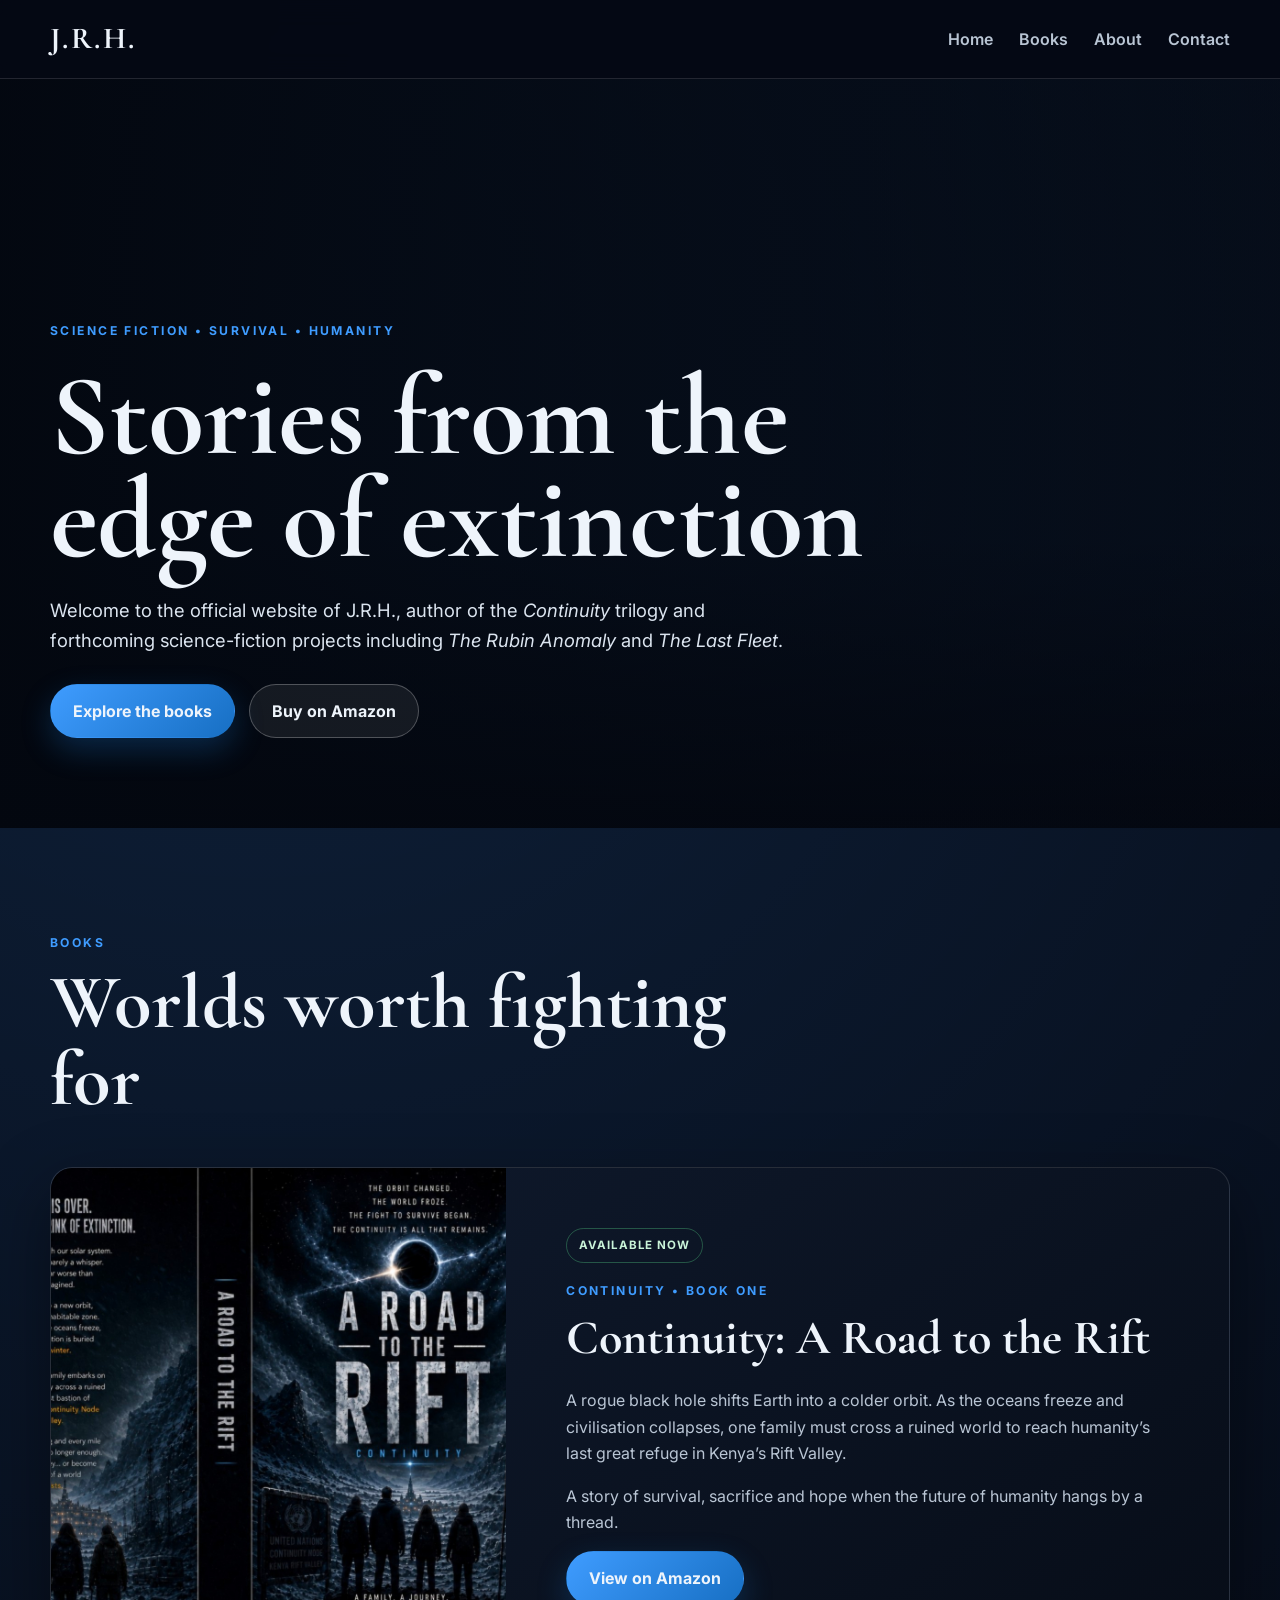
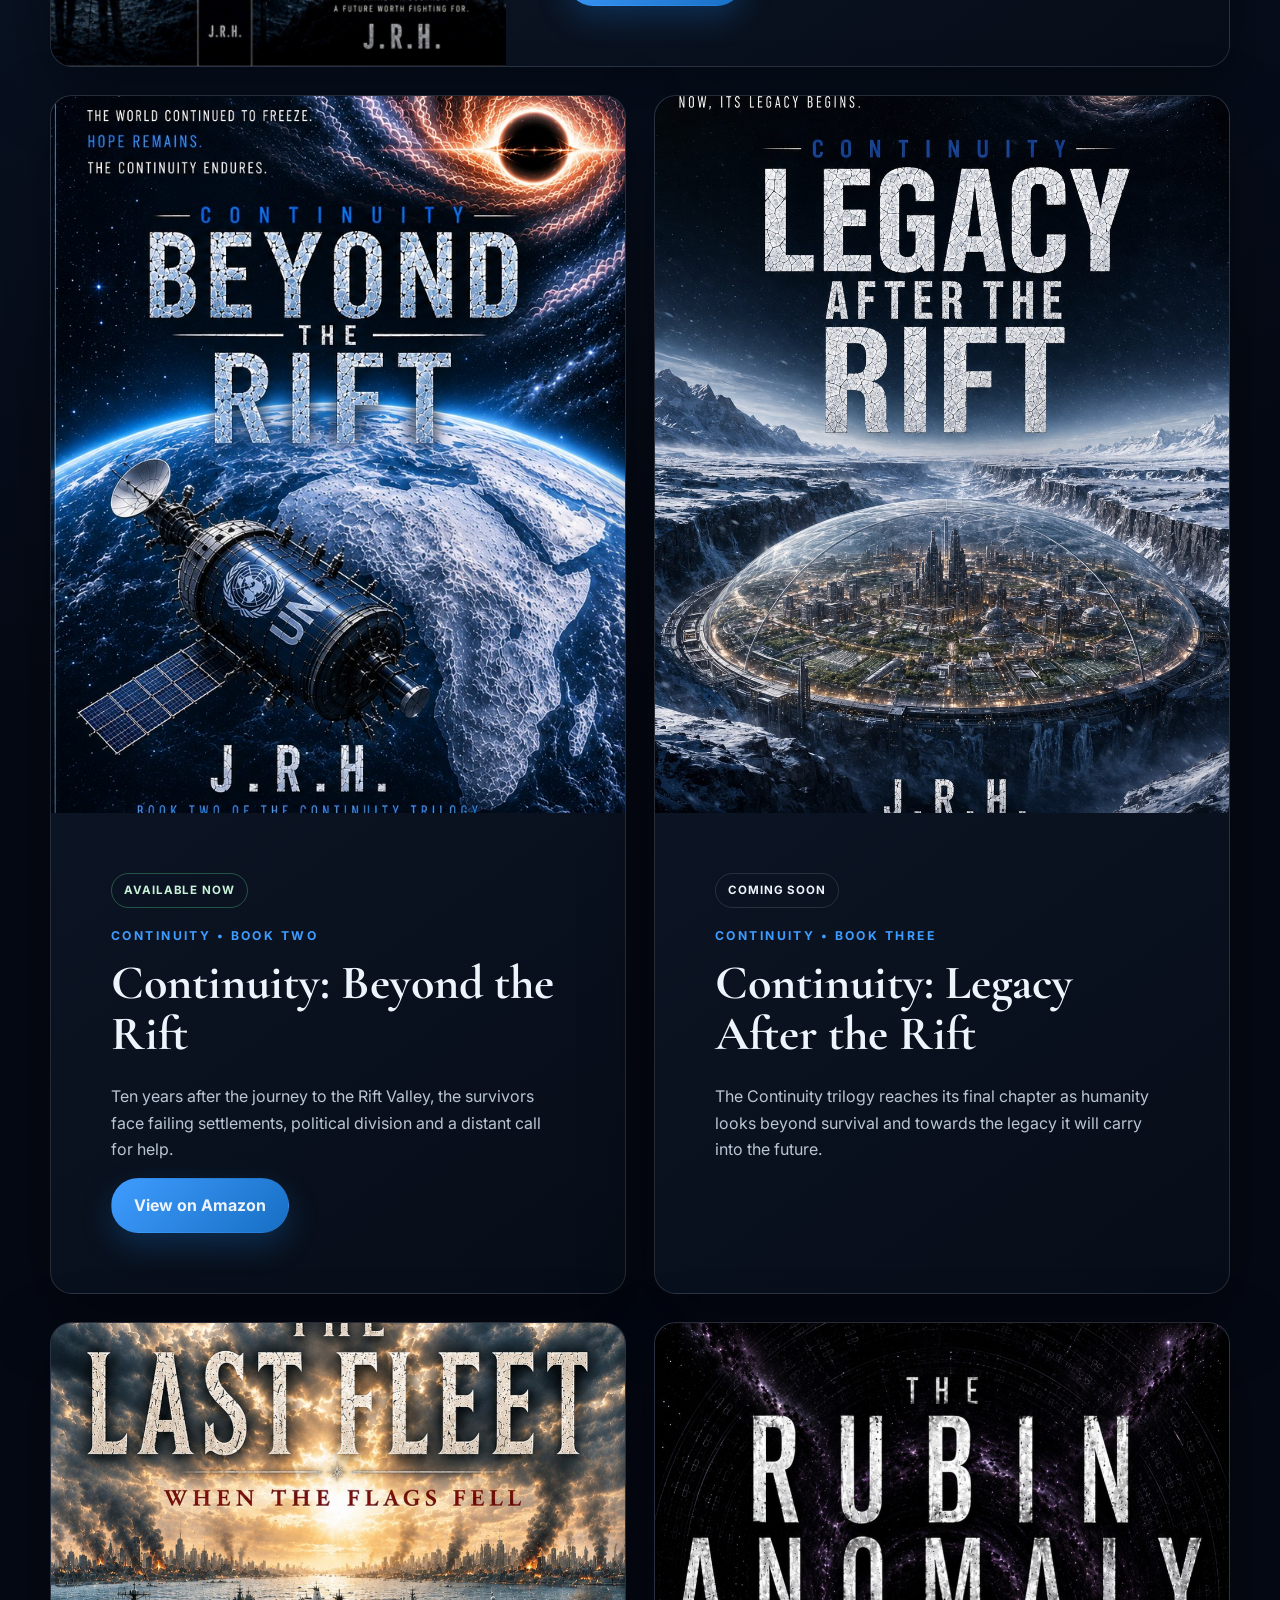
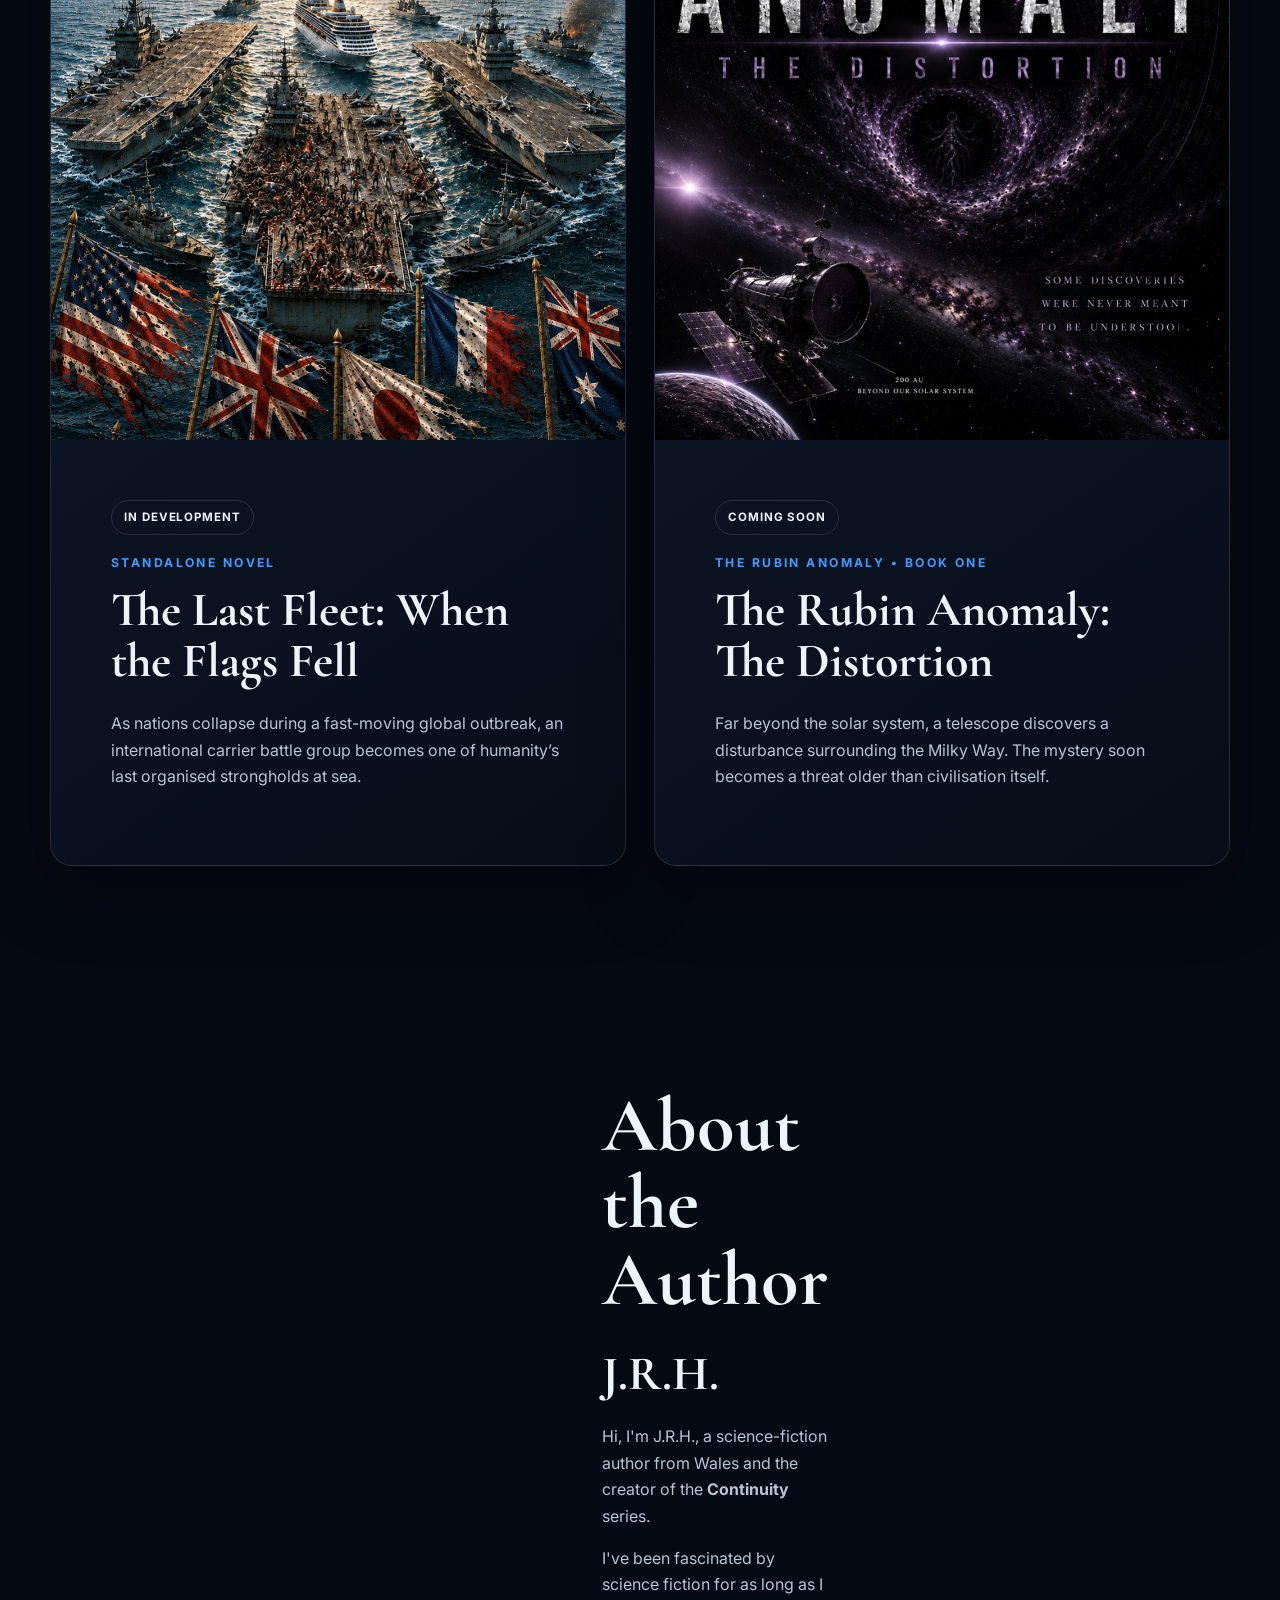
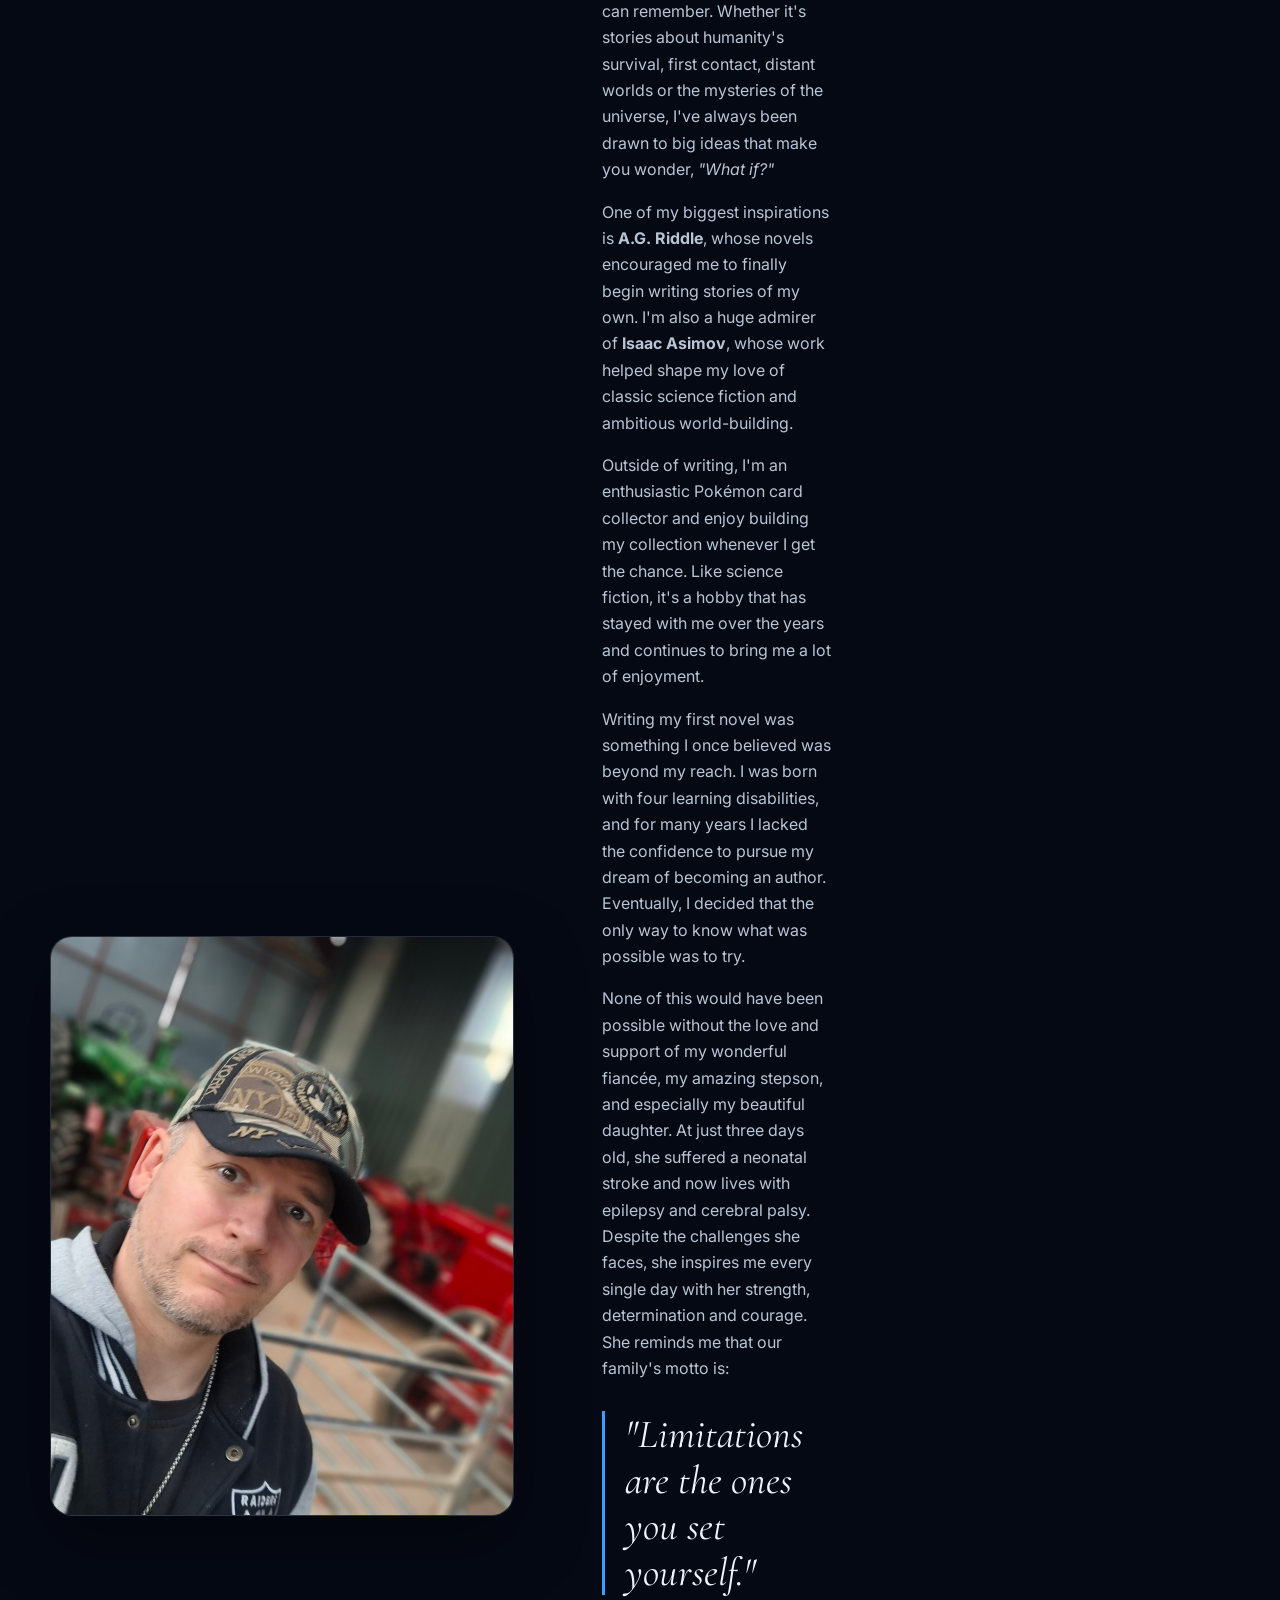
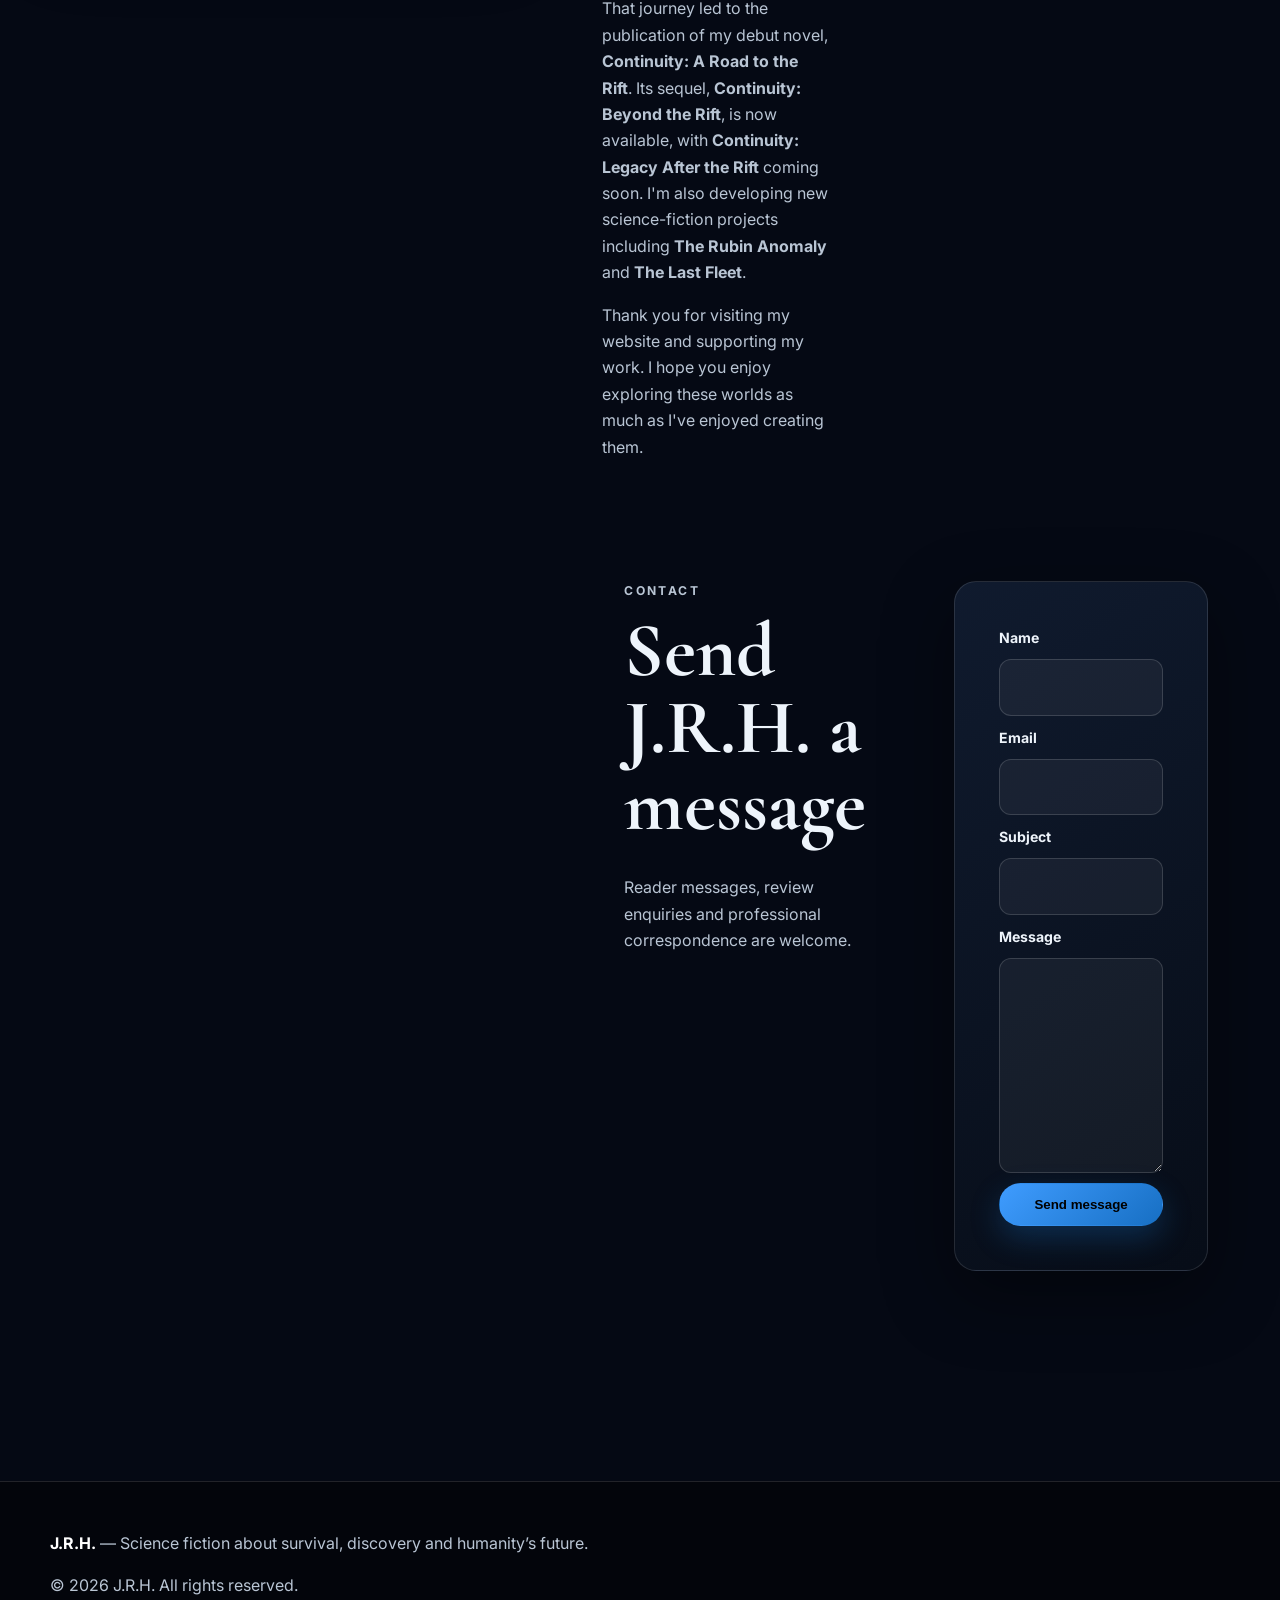
==== index-updated.html @ b246db52 "Add files via upload" ====
<!DOCTYPE html>
<html lang="en">
<head>
  <meta charset="UTF-8">
  <meta name="viewport" content="width=device-width, initial-scale=1.0">
  <meta name="description" content="Official website of science-fiction author J.R.H.">
  <title>J.R.H. | Science-Fiction Author</title>
  <link rel="stylesheet" href="styles.css">
  <meta name="google-site-verification" content="eTXNpZVCYURSjt7RVEija94j8kq_V-saClK7PIYbmMw" />
</head>
<body>
<header class="site-header">
  <a class="brand" href="#home">J.R.H.</a>
  <button class="menu-toggle" aria-label="Open menu" aria-expanded="false">☰</button>
  <nav class="site-nav">
    <a href="#home">Home</a>
    <a href="#books">Books</a>
    <a href="#about">About</a>
    <a href="#contact">Contact</a>
  </nav>
</header>

<main>
<section id="home" class="hero">
  <div class="hero-content">
    <p class="eyebrow">Science fiction • survival • humanity</p>
    <h1>Stories from the edge of extinction</h1>
    <p>Welcome to the official website of J.R.H., author of the <em>Continuity</em> trilogy and forthcoming science-fiction projects including <em>The Rubin Anomaly</em> and <em>The Last Fleet</em>.</p>
    <div class="actions">
      <a class="button primary" href="#books">Explore the books</a>
      <a class="button secondary" href="https://amzn.eu/d/0iLO6MfT" target="_blank" rel="noopener">Buy on Amazon</a>
    </div>
  </div>
</section>

<section id="books" class="section">
  <div class="section-heading">
    <p class="eyebrow">Books</p>
    <h2>Worlds worth fighting for</h2>
  </div>

  <article class="featured card">
    <img src="continuity-road-to-rift.jpg" alt="Continuity: A Road to the Rift book cover">
    <div class="copy">
      <span class="status available">Available now</span>
      <p class="eyebrow">Continuity • Book One</p>
      <h3>Continuity: A Road to the Rift</h3>
      <p>A rogue black hole shifts Earth into a colder orbit. As the oceans freeze and civilisation collapses, one family must cross a ruined world to reach humanity’s last great refuge in Kenya’s Rift Valley.</p>
      <p>A story of survival, sacrifice and hope when the future of humanity hangs by a thread.</p>
      <a class="button primary" href="https://amzn.eu/d/0iLO6MfT" target="_blank" rel="noopener">View on Amazon</a>
    </div>
  </article>

  <div class="grid">
    <article class="book-card card">
      <img src="continuity-beyond-rift.png" alt="Continuity: Beyond the Rift cover">
      <div class="copy">
        <span class="status available">Available now</span>
        <p class="eyebrow">Continuity • Book Two</p>
        <h3>Continuity: Beyond the Rift</h3>
        <p>Ten years after the journey to the Rift Valley, the survivors face failing settlements, political division and a distant call for help.</p>
        <a class="button primary" href="https://amzn.eu/d/0aC2qGRI" target="_blank" rel="noopener">View on Amazon</a>
      </div>
    </article>

    <article class="book-card card">
      <img src="legacy-after-rift.png" alt="Continuity: Legacy After the Rift cover">
      <div class="copy">
        <span class="status">Coming soon</span>
        <p class="eyebrow">Continuity • Book Three</p>
        <h3>Continuity: Legacy After the Rift</h3>
        <p>The Continuity trilogy reaches its final chapter as humanity looks beyond survival and towards the legacy it will carry into the future.</p>
      </div>
    </article>

    <article class="book-card card">
      <img src="the-last-fleet.png" alt="The Last Fleet: When the Flags Fell cover">
      <div class="copy">
        <span class="status">In development</span>
        <p class="eyebrow">Standalone Novel</p>
        <h3>The Last Fleet: When the Flags Fell</h3>
        <p>As nations collapse during a fast-moving global outbreak, an international carrier battle group becomes one of humanity’s last organised strongholds at sea.</p>
      </div>
    </article>

    <article class="book-card card">
      <img src="rubin-anomaly.png" alt="The Rubin Anomaly: The Distortion cover">
      <div class="copy">
        <span class="status">Coming soon</span>
        <p class="eyebrow">The Rubin Anomaly • Book One</p>
        <h3>The Rubin Anomaly: The Distortion</h3>
        <p>Far beyond the solar system, a telescope discovers a disturbance surrounding the Milky Way. The mystery soon becomes a threat older than civilisation itself.</p>
      </div>
    </article>
  </div>
</section>

<section id="about" class="section about">
  <div class="portrait card">
    <img src="author.jpg" alt="J.R.H. author portrait">
  </div>
  <div>
    <section id="about" class="about">
  <div class="container about-content">

    

    <div class="about-text">
      <h2>About the Author</h2>

      <h3>J.R.H.</h3>

      <p>Hi, I'm J.R.H., a science-fiction author from Wales and the creator of the <strong>Continuity</strong> series.</p>

      <p>I've been fascinated by science fiction for as long as I can remember. Whether it's stories about humanity's survival, first contact, distant worlds or the mysteries of the universe, I've always been drawn to big ideas that make you wonder, <em>"What if?"</em></p>

      <p>One of my biggest inspirations is <strong>A.G. Riddle</strong>, whose novels encouraged me to finally begin writing stories of my own. I'm also a huge admirer of <strong>Isaac Asimov</strong>, whose work helped shape my love of classic science fiction and ambitious world-building.</p>

      <p>Outside of writing, I'm an enthusiastic Pokémon card collector and enjoy building my collection whenever I get the chance. Like science fiction, it's a hobby that has stayed with me over the years and continues to bring me a lot of enjoyment.</p>

      <p>Writing my first novel was something I once believed was beyond my reach. I was born with four learning disabilities, and for many years I lacked the confidence to pursue my dream of becoming an author. Eventually, I decided that the only way to know what was possible was to try.</p>

      <p>None of this would have been possible without the love and support of my wonderful fiancée, my amazing stepson, and especially my beautiful daughter. At just three days old, she suffered a neonatal stroke and now lives with epilepsy and cerebral palsy. Despite the challenges she faces, she inspires me every single day with her strength, determination and courage. She reminds me that our family's motto is:</p>

      <blockquote>
        "Limitations are the ones you set yourself."
      </blockquote>

      <p>That journey led to the publication of my debut novel, <strong>Continuity: A Road to the Rift</strong>. Its sequel, <strong>Continuity: Beyond the Rift</strong>, is now available, with <strong>Continuity: Legacy After the Rift</strong> coming soon. I'm also developing new science-fiction projects including <strong>The Rubin Anomaly</strong> and <strong>The Last Fleet</strong>.</p>

      <p>Thank you for visiting my website and supporting my work. I hope you enjoy exploring these worlds as much as I've enjoyed creating them.</p>

    </div>
  </div>
    </section>

<section id="contact" class="section contact">
  <div>
    <p class="eyebrow">Contact</p>
    <h2>Send J.R.H. a message</h2>
    <p>Reader messages, review enquiries and professional correspondence are welcome.</p>
  </div>

  <form class="card contact-form" action="https://formsubmit.co/Joseph.holdsworth60@gmail.com" method="POST">
    <input type="hidden" name="_subject" value="New message from the J.R.H. author website">
    <input type="hidden" name="_template" value="table">
    <input type="hidden" name="_captcha" value="true">
    <label for="name">Name</label>
    <input id="name" name="name" type="text" required>
    <label for="email">Email</label>
    <input id="email" name="email" type="email" required>
    <label for="subject">Subject</label>
    <input id="subject" name="subject" type="text" required>
    <label for="message">Message</label>
    <textarea id="message" name="message" rows="7" required></textarea>
    <button class="button primary" type="submit">Send message</button>
    
  </form>
</section>
</main>

<footer>
  <p><strong>J.R.H.</strong> — Science fiction about survival, discovery and humanity’s future.</p>
  <p>© <span id="year"></span> J.R.H. All rights reserved.</p>
</footer>

<script src="script.js"></script>
</body>
</html>
---- styles.css ----
@import url('https://fonts.googleapis.com/css2?family=Cormorant+Garamond:wght@400;600;700&family=Inter:wght@400;500;600;700&display=swap');

:root {
  --bg:#050914;
  --panel:#0b1423;
  --text:#eef4fb;
  --muted:#b9c5d4;
  --blue:#3f9cff;
  --gold:#d5a84b;
  --line:rgba(255,255,255,.12);
  --shadow:0 24px 70px rgba(0,0,0,.42);
}
*{box-sizing:border-box}
html{scroll-behavior:smooth}
body{margin:0;background:radial-gradient(circle at 20% 5%,rgba(63,156,255,.16),transparent 25%),var(--bg);color:var(--text);font-family:Inter,Arial,sans-serif;line-height:1.65}
img{display:block;width:100%}
a{color:inherit}
h1,h2,h3,.brand,blockquote{font-family:"Cormorant Garamond",Garamond,Georgia,serif}
h1{font-size:clamp(3.4rem,9vw,7.6rem);line-height:.9;max-width:850px;margin:.2em 0}
h2{font-size:clamp(2.7rem,6vw,4.8rem);line-height:1;margin:.15em 0 .4em}
h3{font-size:clamp(2rem,4vw,3rem);line-height:1.05;margin:.15em 0 .5em}
p{margin-top:0}
.site-header{position:fixed;z-index:20;top:0;left:0;right:0;display:flex;align-items:center;justify-content:space-between;padding:14px max(22px,calc((100vw - 1180px)/2));background:rgba(5,9,20,.85);backdrop-filter:blur(14px);border-bottom:1px solid var(--line)}
.brand{text-decoration:none;font-size:1.9rem;font-weight:700;letter-spacing:.08em}
.site-nav{display:flex;gap:26px}
.site-nav a{text-decoration:none;color:var(--muted);font-weight:600}
.site-nav a:hover{color:white}
.menu-toggle{display:none;background:transparent;border:1px solid var(--line);border-radius:10px;color:white;font-size:1.25rem;padding:8px 12px}
.hero{min-height:92vh;display:flex;align-items:flex-end;padding:145px max(22px,calc((100vw - 1180px)/2)) 90px;background:linear-gradient(90deg,rgba(3,7,15,.97),rgba(3,7,15,.52)),linear-gradient(0deg,var(--bg),transparent 35%),url("assets/continuity-road-to-rift.jpg") center 35%/cover no-repeat}
.hero-content{max-width:900px}
.hero-content>p:not(.eyebrow){max-width:740px;font-size:1.15rem;color:#dbe4ef}
.eyebrow{color:var(--blue);font-size:.76rem;font-weight:700;letter-spacing:.2em;text-transform:uppercase}
.actions{display:flex;flex-wrap:wrap;gap:14px;margin-top:28px}
.button{display:inline-flex;justify-content:center;align-items:center;padding:13px 22px;border-radius:999px;border:1px solid transparent;text-decoration:none;font-weight:700;cursor:pointer}
.primary{background:linear-gradient(135deg,var(--blue),#176fc3);box-shadow:0 12px 30px rgba(23,111,195,.3)}
.secondary{background:rgba(255,255,255,.07);border-color:rgba(255,255,255,.25)}
.section{width:min(1180px,calc(100% - 44px));margin:auto;padding:105px 0}
.section-heading{max-width:700px;margin-bottom:48px}
.card{background:linear-gradient(145deg,rgba(16,27,47,.98),rgba(7,13,24,.98));border:1px solid var(--line);border-radius:22px;overflow:hidden;box-shadow:var(--shadow)}
.featured{display:grid;grid-template-columns:minmax(280px,.85fr) 1.35fr}
.featured>img{height:100%;object-fit:cover;object-position:72% center}
.copy{padding:clamp(26px,5vw,60px)}
.copy p:not(.eyebrow){color:var(--muted)}
.status{display:inline-block;margin-bottom:18px;padding:7px 12px;border-radius:999px;border:1px solid var(--line);font-size:.72rem;font-weight:700;letter-spacing:.08em;text-transform:uppercase}
.available{color:#c9f3d8;border-color:rgba(83,207,132,.35)}
.grid{display:grid;grid-template-columns:1fr 1fr;gap:28px;margin-top:28px}
.book-card>img{aspect-ratio:4/5;object-fit:cover}
.about,.contact{display:grid;grid-template-columns:.85fr 1.15fr;gap:clamp(36px,7vw,88px);align-items:center}
.portrait img{aspect-ratio:4/5;object-fit:cover;object-position:center 35%}
.about p,.contact p{color:var(--muted)}
blockquote{margin:30px 0 0;padding-left:20px;border-left:3px solid var(--blue);font-size:clamp(1.7rem,4vw,2.5rem);font-style:italic;line-height:1.15}
.contact{align-items:start}
.contact-form{display:grid;gap:10px;padding:clamp(24px,5vw,44px)}
.contact-form label{font-size:.88rem;font-weight:700}
.contact-form input,.contact-form textarea{width:100%;padding:14px 15px;border:1px solid rgba(255,255,255,.15);border-radius:12px;background:rgba(255,255,255,.05);color:white;font:inherit}
.contact-form small{color:var(--muted)}
footer{padding:48px max(22px,calc((100vw - 1180px)/2));border-top:1px solid var(--line);background:#03050b;color:var(--muted)}
footer strong{color:white}
@media(max-width:780px){
  .menu-toggle{display:block}
  .site-nav{display:none;position:absolute;top:69px;left:16px;right:16px;flex-direction:column;gap:0;background:#08101d;border:1px solid var(--line);border-radius:15px;overflow:hidden}
  .site-nav.open{display:flex}
  .site-nav a{padding:15px 18px;border-bottom:1px solid var(--line)}
  .hero{min-height:86vh;background-position:67% center}
  .featured,.about,.contact{grid-template-columns:1fr}
  .featured>img{aspect-ratio:3/4}
  .grid{grid-template-columns:1fr}
  .section{padding:80px 0}
  .actions .button{width:100%}
}
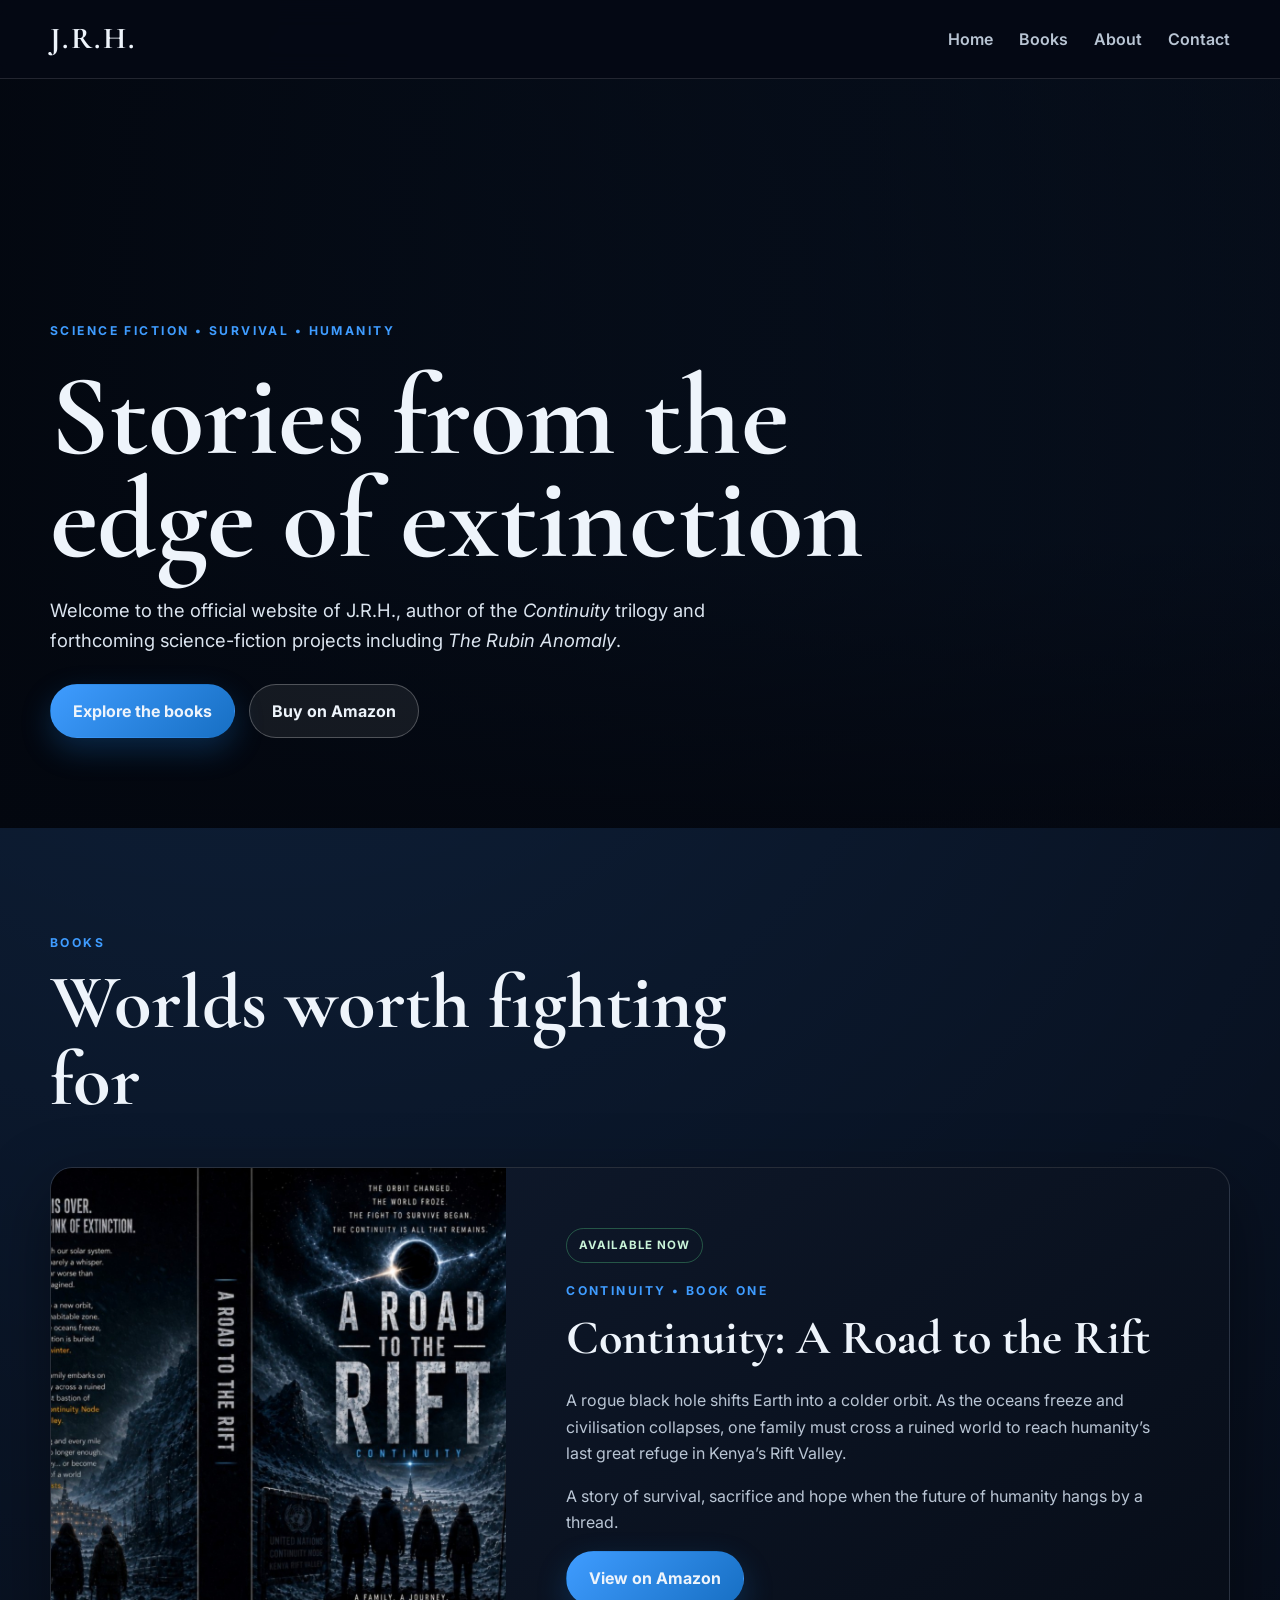
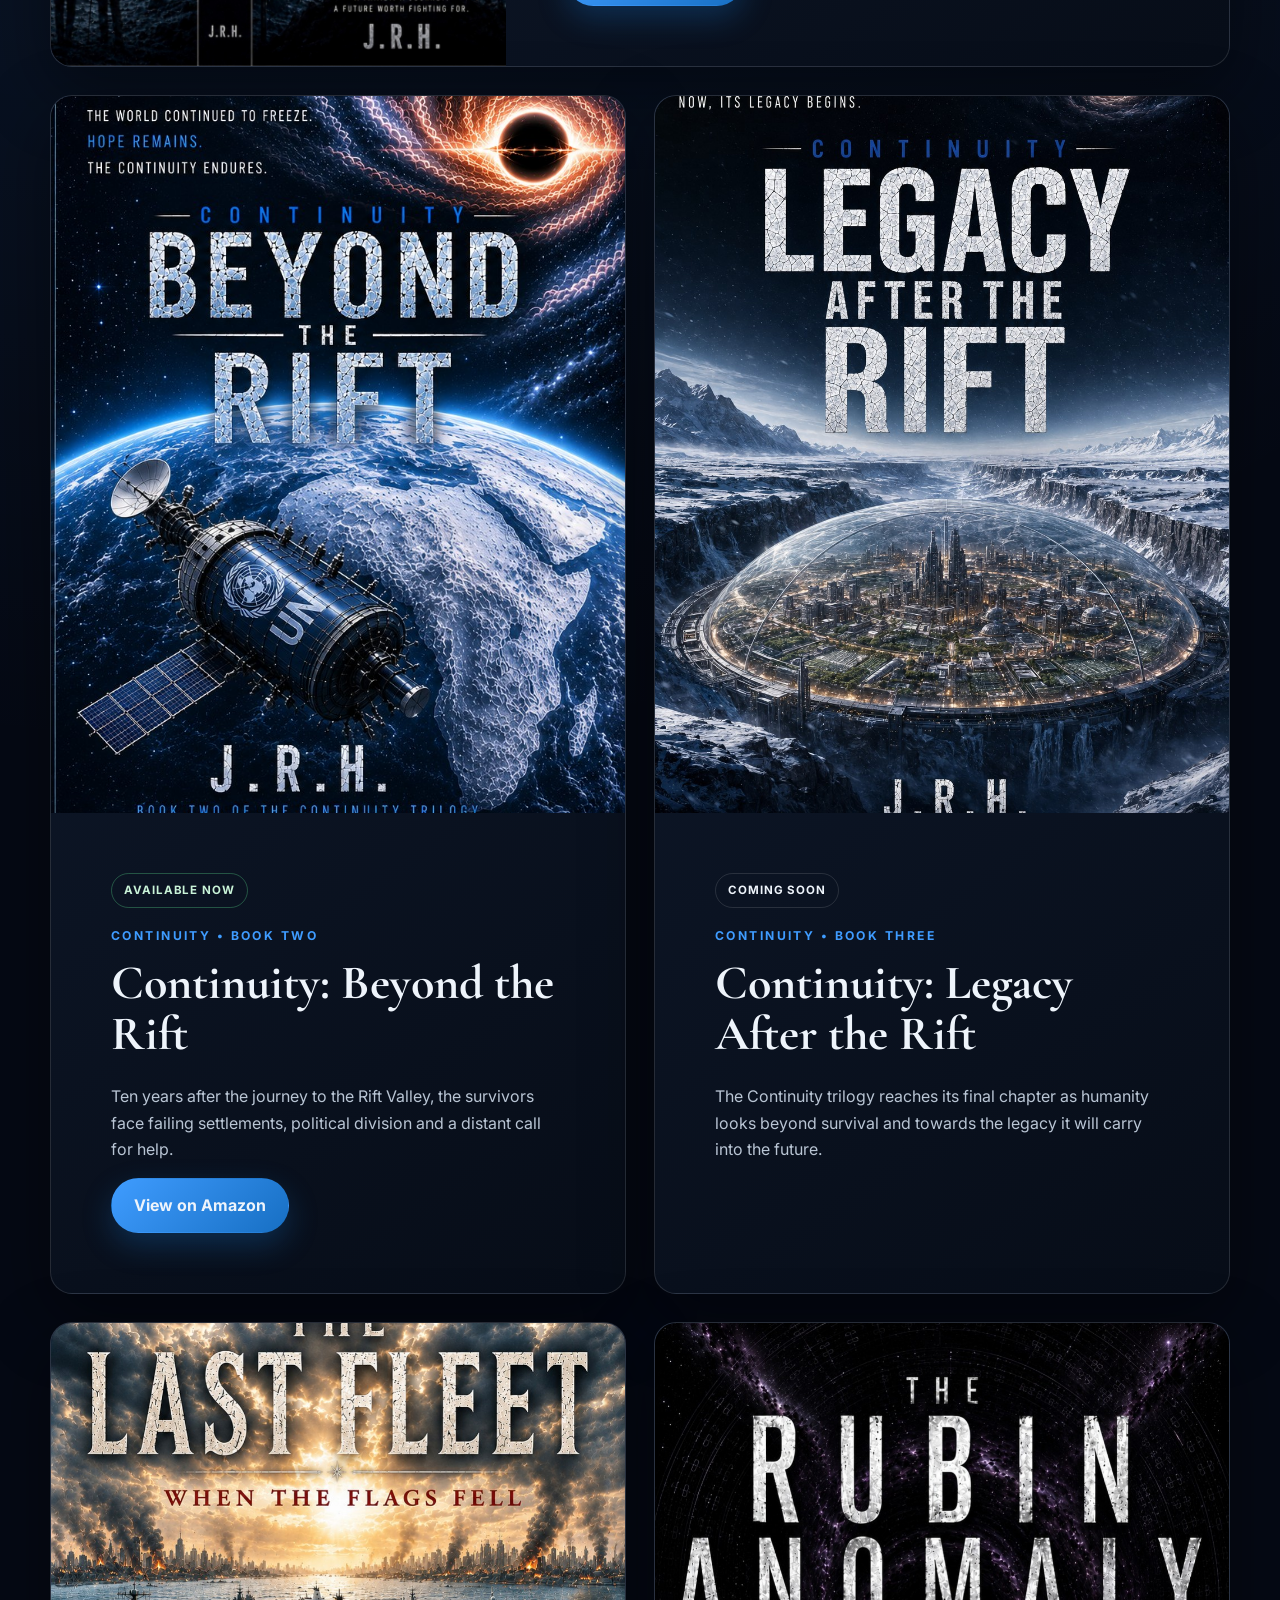
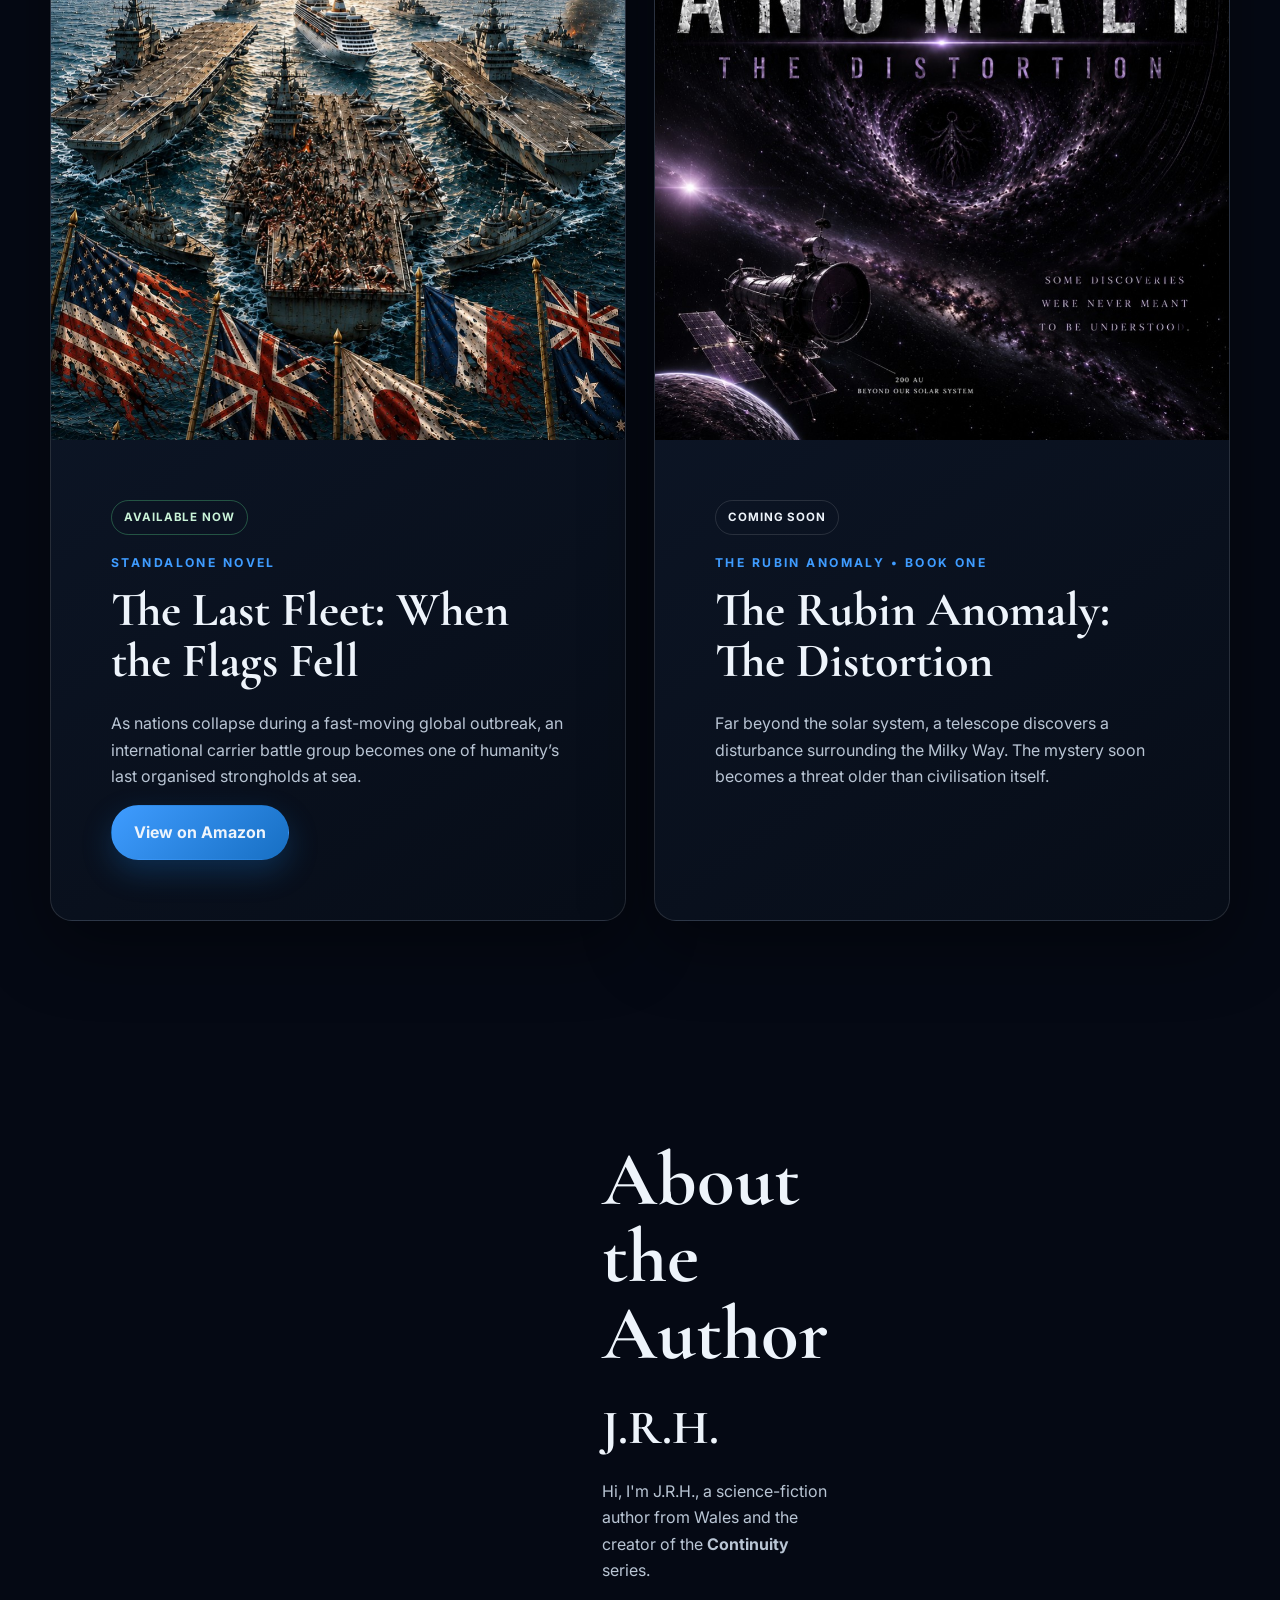
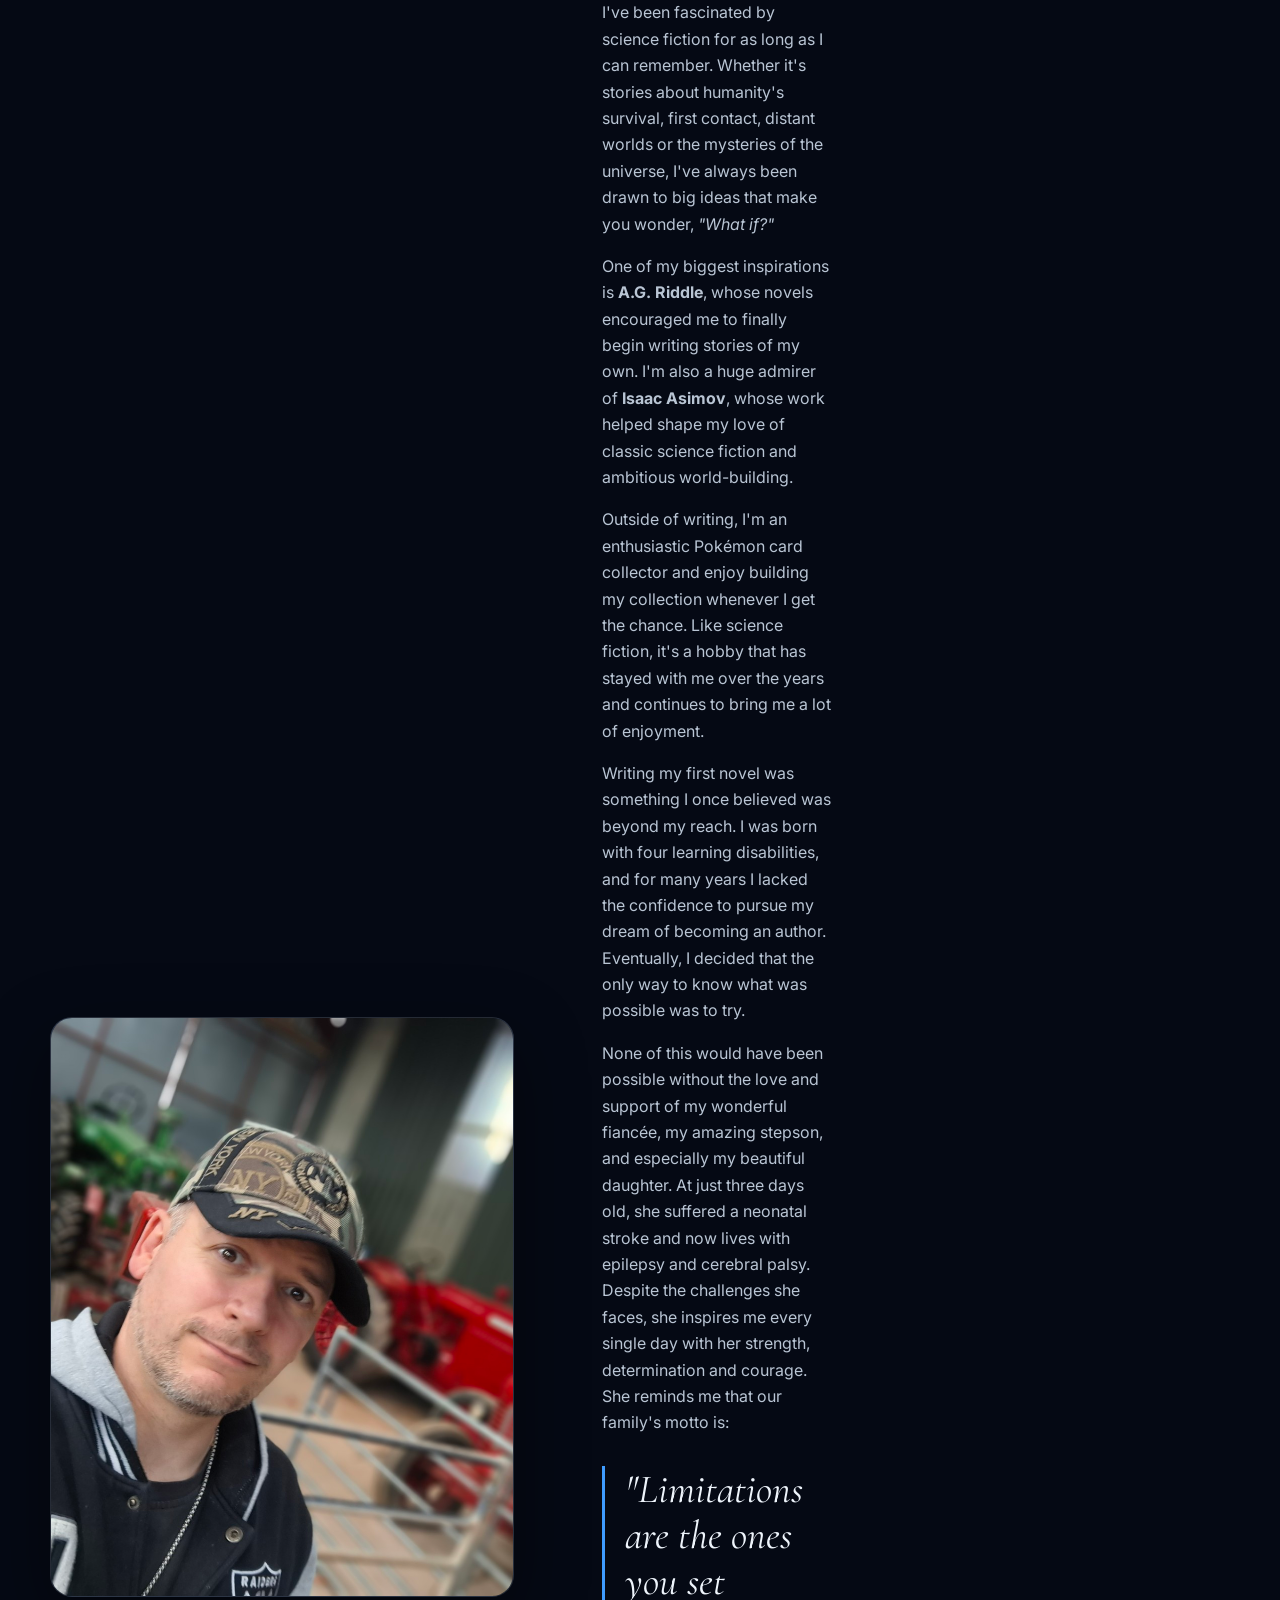
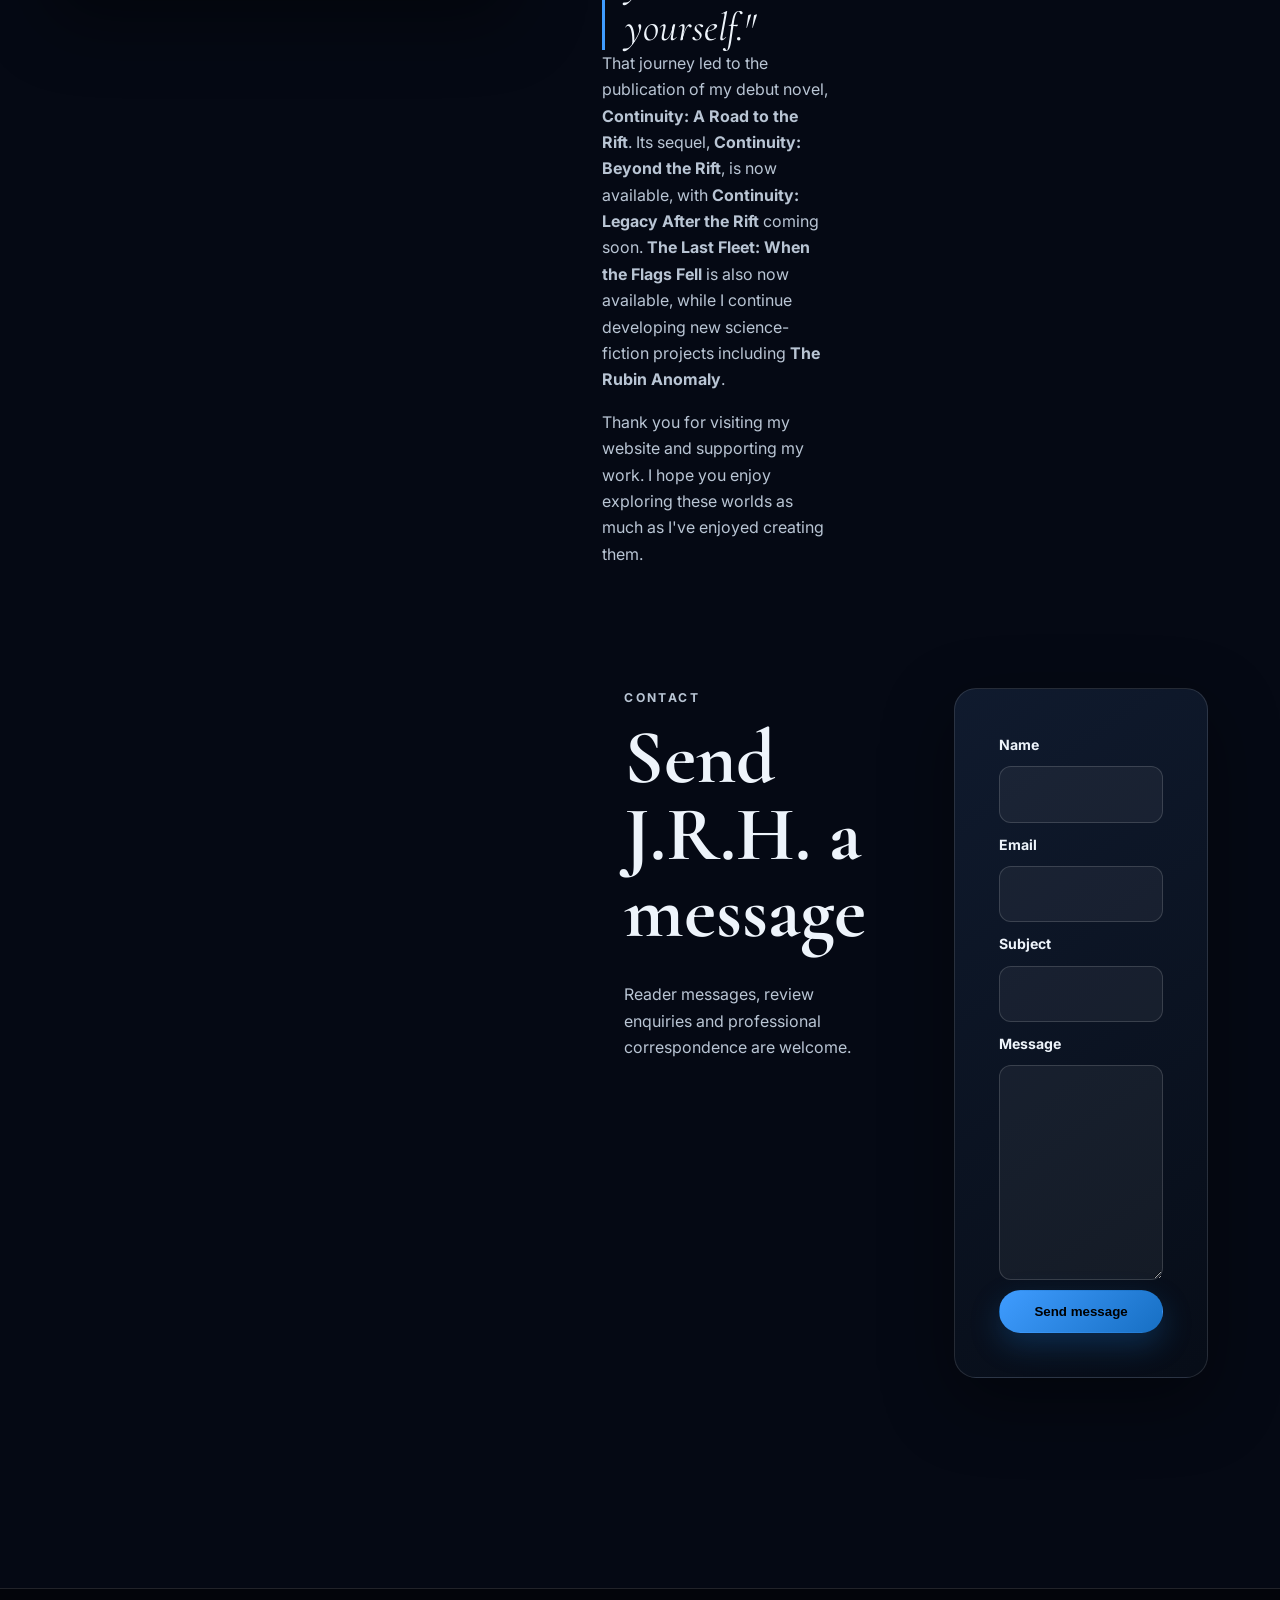
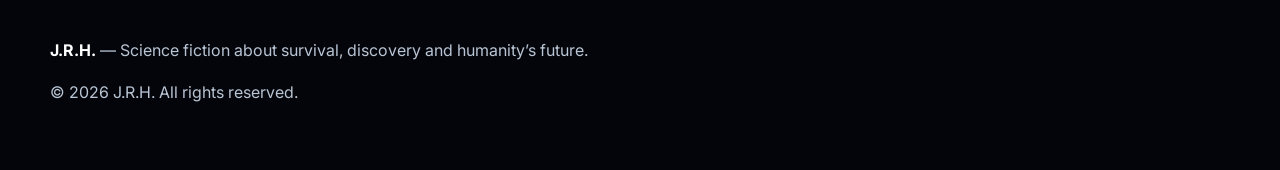
==== commit 473a2439: "Add files via upload" ====
--- a/index-updated.html
+++ b/index-updated.html
@@ -25,7 +25,7 @@
   <div class="hero-content">
     <p class="eyebrow">Science fiction • survival • humanity</p>
     <h1>Stories from the edge of extinction</h1>
-    <p>Welcome to the official website of J.R.H., author of the <em>Continuity</em> trilogy and forthcoming science-fiction projects including <em>The Rubin Anomaly</em> and <em>The Last Fleet</em>.</p>
+    <p>Welcome to the official website of J.R.H., author of the <em>Continuity</em> trilogy and forthcoming science-fiction projects including <em>The Rubin Anomaly</em>.</p>
     <div class="actions">
       <a class="button primary" href="#books">Explore the books</a>
       <a class="button secondary" href="https://amzn.eu/d/0iLO6MfT" target="_blank" rel="noopener">Buy on Amazon</a>
@@ -76,10 +76,11 @@
     <article class="book-card card">
       <img src="the-last-fleet.png" alt="The Last Fleet: When the Flags Fell cover">
       <div class="copy">
-        <span class="status">In development</span>
+        <span class="status available">Available now</span>
         <p class="eyebrow">Standalone Novel</p>
         <h3>The Last Fleet: When the Flags Fell</h3>
         <p>As nations collapse during a fast-moving global outbreak, an international carrier battle group becomes one of humanity’s last organised strongholds at sea.</p>
+        <a class="button primary" href="https://amzn.eu/d/04AdkTG1" target="_blank" rel="noopener">View on Amazon</a>
       </div>
     </article>
 
@@ -126,7 +127,7 @@
         "Limitations are the ones you set yourself."
       </blockquote>
 
-      <p>That journey led to the publication of my debut novel, <strong>Continuity: A Road to the Rift</strong>. Its sequel, <strong>Continuity: Beyond the Rift</strong>, is now available, with <strong>Continuity: Legacy After the Rift</strong> coming soon. I'm also developing new science-fiction projects including <strong>The Rubin Anomaly</strong> and <strong>The Last Fleet</strong>.</p>
+      <p>That journey led to the publication of my debut novel, <strong>Continuity: A Road to the Rift</strong>. Its sequel, <strong>Continuity: Beyond the Rift</strong>, is now available, with <strong>Continuity: Legacy After the Rift</strong> coming soon. <strong>The Last Fleet: When the Flags Fell</strong> is also now available, while I continue developing new science-fiction projects including <strong>The Rubin Anomaly</strong>.</p>
 
       <p>Thank you for visiting my website and supporting my work. I hope you enjoy exploring these worlds as much as I've enjoyed creating them.</p>
 
